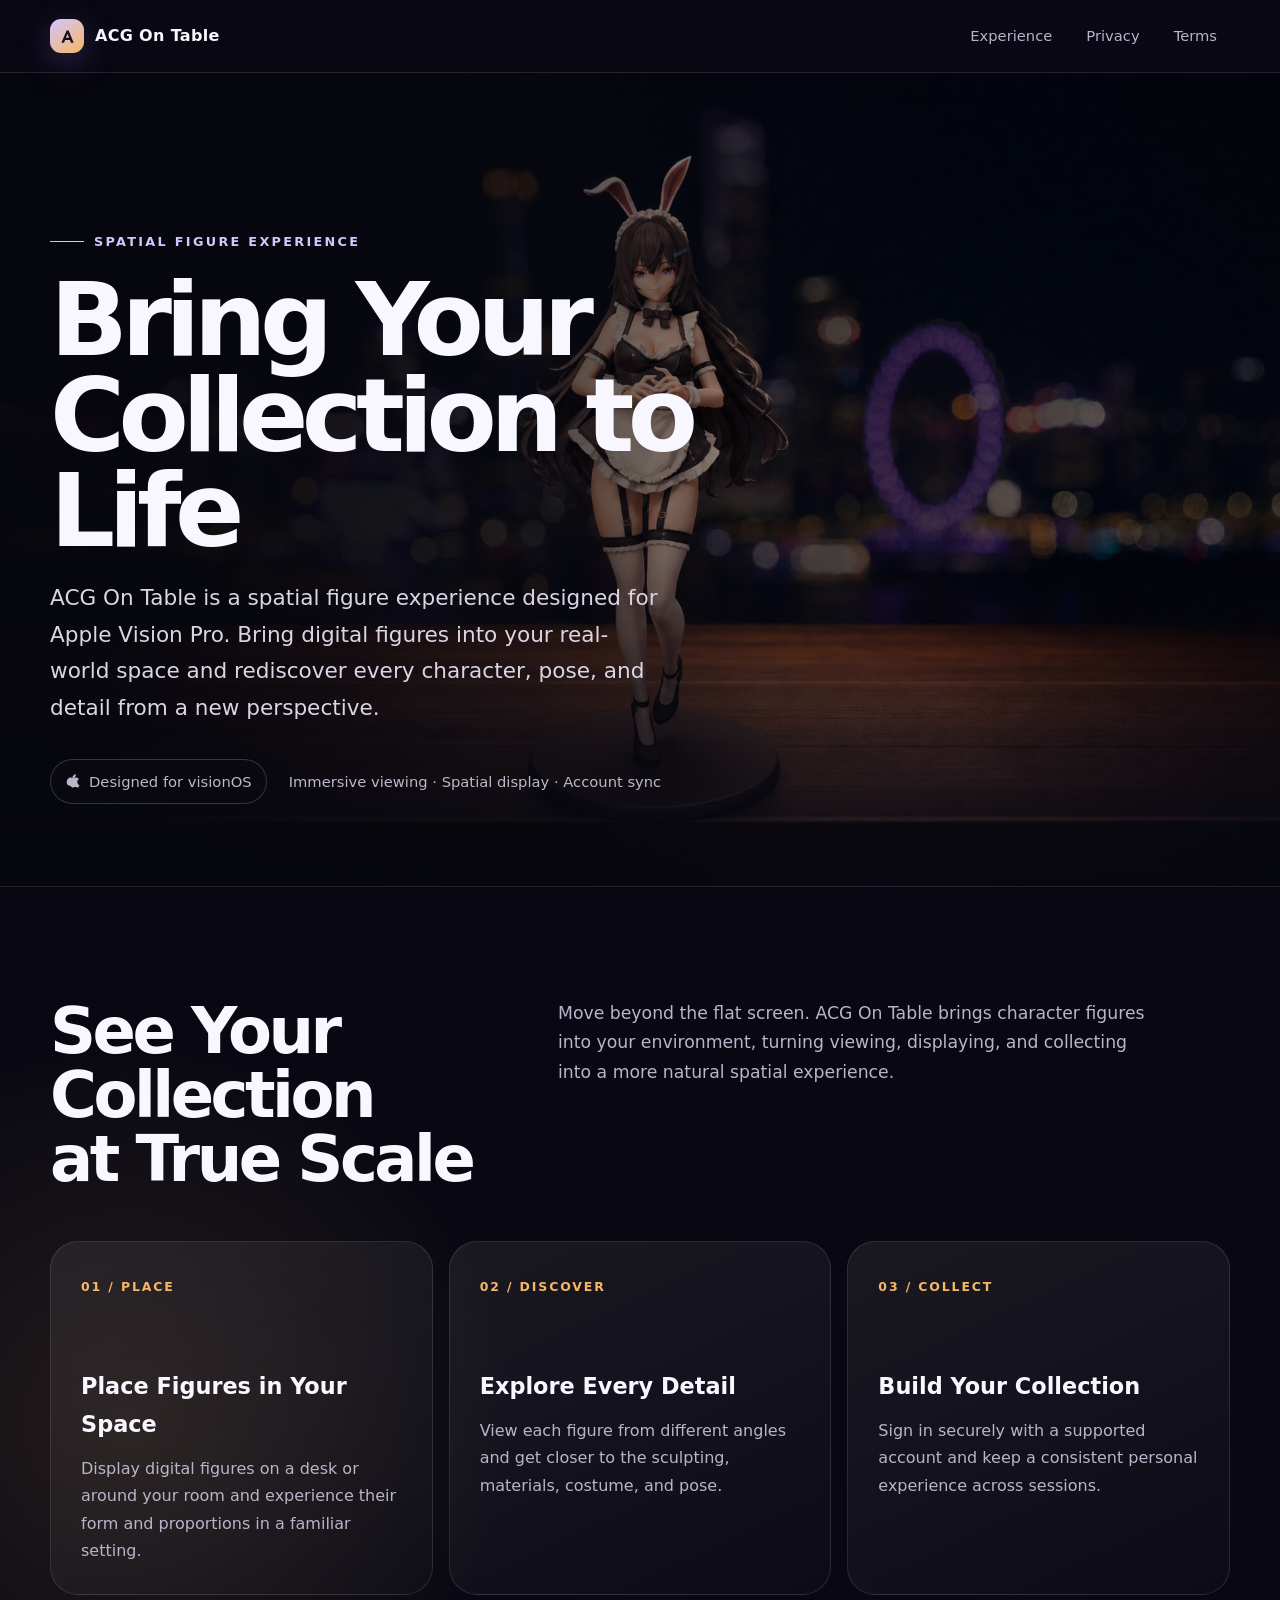
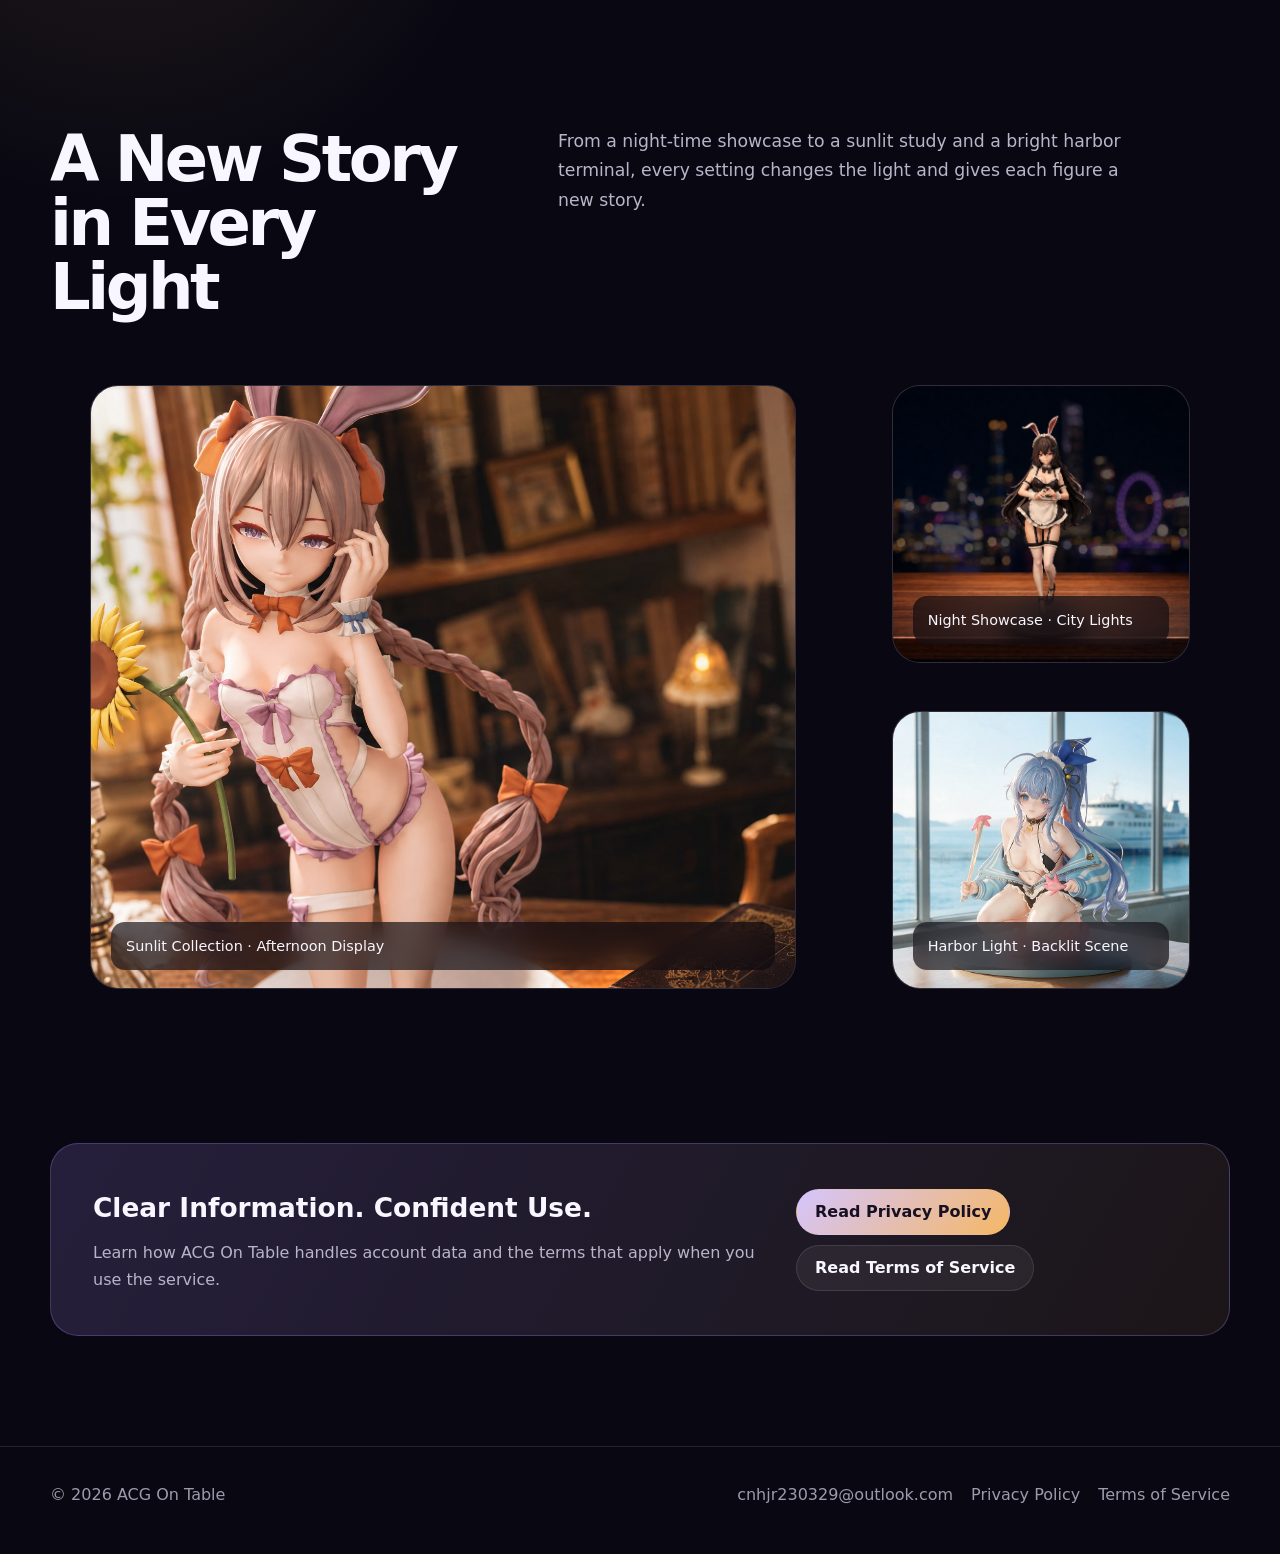
==== acg-on-table-homepage/index.html @ be01fe7f "Add files via upload" ====
<!doctype html>
<html lang="en">
<head>
  <meta charset="utf-8">
  <meta name="viewport" content="width=device-width, initial-scale=1">
  <title>ACG On Table — Bring Your Collection Into Your Space</title>
  <meta name="description" content="ACG On Table is a spatial figure experience for Apple Vision Pro, bringing digital collectibles naturally into your real-world space.">
  <meta name="theme-color" content="#090812">
  <link rel="icon" type="image/svg+xml" href="data:image/svg+xml,%3Csvg xmlns='http://www.w3.org/2000/svg' viewBox='0 0 32 32'%3E%3Crect width='32' height='32' rx='9' fill='%23bda7ff'/%3E%3Cpath d='M8 23 14.6 8h3L24 23h-4l-1.2-3.3h-6.1L11.4 23H8Zm6-6.8h3.5l-1.7-4.7-1.8 4.7Z' fill='%23120d1d'/%3E%3C/svg%3E">
  <link rel="stylesheet" href="styles.css">
</head>
<body>
  <header class="site-header">
    <nav class="nav shell" aria-label="Main navigation">
      <a class="brand" href="index.html" aria-label="ACG On Table home">
        <span class="brand-mark" aria-hidden="true"><svg viewBox="0 0 24 24" fill="none"><path d="m5 19 6-14h2.3L19 19h-3l-1.2-3H9.2L8 19H5Zm5.2-5.6h3.6L12 8.9l-1.8 4.5Z" fill="currentColor"/></svg></span>
        <span>ACG On Table</span>
      </a>
      <div class="nav-links"><a href="#experience">Experience</a><a href="privacy.html">Privacy</a><a href="terms.html">Terms</a></div>
    </nav>
  </header>
  <main>
    <section class="hero" aria-labelledby="hero-title">
      <div class="hero-media" aria-hidden="true"></div>
      <div class="hero-content shell">
        <div class="eyebrow">Spatial Figure Experience</div>
        <h1 id="hero-title">Bring Your<br>Collection to Life</h1>
        <p class="hero-lead">ACG On Table is a spatial figure experience designed for Apple Vision Pro. Bring digital figures into your real-world space and rediscover every character, pose, and detail from a new perspective.</p>
        <div class="hero-note"><span class="platform-pill"><svg viewBox="0 0 24 24" fill="none" aria-hidden="true"><path d="M7.2 19c-2.8 0-4.7-2.1-4.7-5.1 0-3.8 2.4-7.1 5.6-7.1 1.7 0 2.8 1 3.9 1s2.4-1.2 4.4-1.2c.8 0 3.1.2 4.7 2.5-3.9 2.1-3.3 7.7.7 9.2-.7 1.8-1.6 3.5-3 3.5-1.2 0-1.8-.8-3.5-.8s-2.4.8-3.7.8c-1.4 0-2.5-1.4-3.4-2.8ZM16.3 2c.2 1.7-.4 3.3-1.3 4.3-1 1-2.4 1.7-3.8 1.6-.2-1.6.5-3.2 1.4-4.2C13.6 2.7 15 2 16.3 2Z" fill="currentColor"/></svg>Designed for visionOS</span><span>Immersive viewing · Spatial display · Account sync</span></div>
      </div>
    </section>
    <section class="section shell" id="experience">
      <div class="section-heading"><h2>See Your Collection<br>at True Scale</h2><p>Move beyond the flat screen. ACG On Table brings character figures into your environment, turning viewing, displaying, and collecting into a more natural spatial experience.</p></div>
      <div class="feature-grid">
        <article class="feature-card"><span class="feature-no">01 / PLACE</span><h3>Place Figures in Your Space</h3><p>Display digital figures on a desk or around your room and experience their form and proportions in a familiar setting.</p></article>
        <article class="feature-card"><span class="feature-no">02 / DISCOVER</span><h3>Explore Every Detail</h3><p>View each figure from different angles and get closer to the sculpting, materials, costume, and pose.</p></article>
        <article class="feature-card"><span class="feature-no">03 / COLLECT</span><h3>Build Your Collection</h3><p>Sign in securely with a supported account and keep a consistent personal experience across sessions.</p></article>
      </div>
    </section>
    <section class="section gallery shell" aria-labelledby="gallery-title">
      <div class="section-heading"><h2 id="gallery-title">A New Story<br>in Every Light</h2><p>From a night-time showcase to a sunlit study and a bright harbor terminal, every setting changes the light and gives each figure a new story.</p></div>
      <div class="gallery-grid">
        <figure class="gallery-item"><img src="assets/gallery-sunroom.jpg" alt="A character figure displayed in a warm, sunlit study" width="2048" height="1152"><figcaption class="gallery-label">Sunlit Collection · Afternoon Display</figcaption></figure>
        <figure class="gallery-item"><img src="assets/hero-night.jpg" alt="A character figure displayed on a table against a city at night" width="2048" height="1152"><figcaption class="gallery-label">Night Showcase · City Lights</figcaption></figure>
        <figure class="gallery-item"><img src="assets/gallery-harbor.jpg" alt="A blue-haired character figure displayed in a bright harbor terminal" width="1424" height="800"><figcaption class="gallery-label">Harbor Light · Backlit Scene</figcaption></figure>
      </div>
    </section>
    <section class="legal-cta shell" aria-labelledby="trust-title"><div class="legal-panel"><div><h2 id="trust-title">Clear Information. Confident Use.</h2><p>Learn how ACG On Table handles account data and the terms that apply when you use the service.</p></div><div class="button-row"><a class="button primary" href="privacy.html">Read Privacy Policy</a><a class="button" href="terms.html">Read Terms of Service</a></div></div></section>
  </main>
  <footer class="site-footer"><div class="footer-inner shell"><span>© 2026 ACG On Table</span><div class="footer-links"><a href="mailto:cnhjr230329@outlook.com">cnhjr230329@outlook.com</a><a href="privacy.html">Privacy Policy</a><a href="terms.html">Terms of Service</a></div></div></footer>
</body>
</html>
---- acg-on-table-homepage/styles.css ----
:root {
  color-scheme: dark;
  --ink: #f8f6ff;
  --muted: #b9b4c9;
  --night: #090812;
  --night-soft: #12101d;
  --panel: rgba(21, 18, 33, 0.84);
  --line: rgba(255, 255, 255, 0.11);
  --violet: #a98bff;
  --violet-bright: #d4c5ff;
  --gold: #f5b765;
  --max: 1180px;
  --radius: 28px;
}

* { box-sizing: border-box; }

html { scroll-behavior: smooth; }

body {
  margin: 0;
  color: var(--ink);
  background:
    radial-gradient(circle at 86% 12%, rgba(122, 82, 210, .22), transparent 28rem),
    radial-gradient(circle at 10% 45%, rgba(245, 183, 101, .11), transparent 24rem),
    var(--night);
  font-family: Inter, ui-sans-serif, system-ui, -apple-system, BlinkMacSystemFont, "Segoe UI", "PingFang SC", "Hiragino Sans GB", "Microsoft YaHei", sans-serif;
  line-height: 1.7;
  -webkit-font-smoothing: antialiased;
}

a { color: inherit; }
img { display: block; max-width: 100%; }

.shell { width: min(var(--max), calc(100% - 40px)); margin: 0 auto; }

.site-header {
  position: sticky;
  top: 0;
  z-index: 20;
  border-bottom: 1px solid var(--line);
  background: rgba(9, 8, 18, .78);
  backdrop-filter: blur(18px);
}

.nav {
  min-height: 72px;
  display: flex;
  align-items: center;
  justify-content: space-between;
  gap: 24px;
}

.brand {
  display: inline-flex;
  align-items: center;
  gap: 11px;
  text-decoration: none;
  font-weight: 800;
  letter-spacing: .02em;
  white-space: nowrap;
}

.brand-mark {
  width: 34px;
  aspect-ratio: 1;
  display: grid;
  place-items: center;
  border-radius: 11px;
  color: #160f24;
  background: linear-gradient(145deg, var(--violet-bright), var(--gold));
  box-shadow: 0 8px 32px rgba(169, 139, 255, .25);
}

.brand-mark svg { width: 21px; height: 21px; }

.nav-links { display: flex; align-items: center; gap: 8px; }
.nav-links a {
  padding: 9px 13px;
  border-radius: 999px;
  color: var(--muted);
  text-decoration: none;
  font-size: .92rem;
  transition: color .2s ease, background .2s ease;
}
.nav-links a:hover,
.nav-links a[aria-current="page"] { color: #fff; background: rgba(255,255,255,.08); }

.hero {
  min-height: 760px;
  display: grid;
  align-items: end;
  position: relative;
  overflow: hidden;
  border-bottom: 1px solid var(--line);
  background: #080812;
}

.hero-media,
.hero-media::before,
.hero-media::after { position: absolute; inset: 0; }
.hero-media {
  background: url("assets/hero-night.jpg") center 48% / cover no-repeat;
  transform: scale(1.015);
}
.hero-media::before {
  content: "";
  background: linear-gradient(90deg, rgba(7, 7, 14, .95) 0%, rgba(7, 7, 14, .7) 42%, rgba(7, 7, 14, .12) 75%), linear-gradient(0deg, #090812 0%, transparent 45%);
}
.hero-media::after {
  content: "";
  background: radial-gradient(circle at 58% 46%, transparent 10%, rgba(5, 5, 12, .12) 44%, rgba(5, 5, 12, .56) 100%);
}

.hero-content { position: relative; z-index: 2; padding: 150px 0 82px; }
.eyebrow {
  display: inline-flex;
  align-items: center;
  gap: 10px;
  margin-bottom: 20px;
  color: var(--violet-bright);
  font-size: .8rem;
  font-weight: 800;
  letter-spacing: .18em;
  text-transform: uppercase;
}
.eyebrow::before { content: ""; width: 34px; height: 1px; background: currentColor; }

h1, h2, h3, p { margin-top: 0; }
h1 {
  max-width: 780px;
  margin-bottom: 22px;
  font-size: clamp(3.35rem, 8vw, 7.7rem);
  line-height: .93;
  letter-spacing: -.065em;
}
.hero-lead {
  max-width: 610px;
  margin-bottom: 32px;
  color: #d9d5e5;
  font-size: clamp(1.08rem, 2vw, 1.35rem);
}

.hero-note { display: flex; align-items: center; flex-wrap: wrap; gap: 12px 22px; color: #bdb7ca; font-size: .92rem; }
.platform-pill {
  display: inline-flex;
  align-items: center;
  gap: 8px;
  padding: 9px 14px;
  border: 1px solid rgba(255,255,255,.18);
  border-radius: 999px;
  background: rgba(12, 11, 20, .46);
  backdrop-filter: blur(10px);
}
.platform-pill svg { width: 16px; height: 16px; }

.section { padding: 112px 0; }
.section-heading { display: grid; grid-template-columns: .8fr 1.2fr; gap: 60px; align-items: start; margin-bottom: 50px; }
.section-heading h2 { margin: 0; font-size: clamp(2.4rem, 5vw, 4.8rem); line-height: 1; letter-spacing: -.055em; }
.section-heading p { max-width: 600px; color: var(--muted); font-size: 1.08rem; }

.feature-grid { display: grid; grid-template-columns: repeat(3, 1fr); gap: 16px; }
.feature-card {
  min-height: 250px;
  padding: 30px;
  border: 1px solid var(--line);
  border-radius: var(--radius);
  background: linear-gradient(155deg, rgba(255,255,255,.07), rgba(255,255,255,.02));
}
.feature-no { color: var(--gold); font-size: .78rem; font-weight: 800; letter-spacing: .15em; }
.feature-card h3 { margin: 68px 0 12px; font-size: 1.4rem; }
.feature-card p { margin: 0; color: var(--muted); }

.gallery { padding-top: 20px; }
.gallery-grid {
  display: grid;
  grid-template-columns: 1.35fr .65fr;
  grid-template-rows: repeat(2, 310px);
  gap: 16px;
}
.gallery-item { position: relative; overflow: hidden; border-radius: var(--radius); border: 1px solid var(--line); background: #16131f; }
.gallery-item:first-child { grid-row: 1 / span 2; }
.gallery-item img { width: 100%; height: 100%; object-fit: cover; transition: transform .65s cubic-bezier(.2,.7,.2,1); }
.gallery-item:first-child img { object-position: center; }
.gallery-item:hover img { transform: scale(1.035); }
.gallery-label { position: absolute; inset: auto 20px 18px; padding: 12px 15px; border-radius: 14px; background: rgba(8,7,15,.64); backdrop-filter: blur(12px); font-size: .9rem; }

.legal-cta { padding: 26px 0 110px; }
.legal-panel {
  display: flex;
  align-items: center;
  justify-content: space-between;
  gap: 32px;
  padding: 42px;
  border-radius: var(--radius);
  border: 1px solid rgba(169, 139, 255, .28);
  background: linear-gradient(120deg, rgba(169,139,255,.18), rgba(245,183,101,.08));
}
.legal-panel h2 { margin-bottom: 8px; font-size: 1.65rem; }
.legal-panel p { margin: 0; color: var(--muted); }
.button-row { display: flex; gap: 10px; flex-wrap: wrap; }
.button { display: inline-flex; align-items: center; justify-content: center; min-height: 46px; padding: 0 18px; border: 1px solid var(--line); border-radius: 999px; text-decoration: none; font-weight: 750; white-space: nowrap; background: rgba(255,255,255,.06); }
.button.primary { color: #171022; border-color: transparent; background: linear-gradient(135deg, var(--violet-bright), var(--gold)); }

.legal-main { padding: 90px 0 120px; }
.legal-layout { display: grid; grid-template-columns: 250px minmax(0, 760px); gap: 64px; align-items: start; justify-content: center; }
.legal-aside { position: sticky; top: 104px; }
.legal-aside .kicker { color: var(--gold); font-size: .78rem; letter-spacing: .16em; font-weight: 800; text-transform: uppercase; }
.legal-aside h1 { margin: 16px 0 18px; font-size: 2.7rem; line-height: 1.05; letter-spacing: -.05em; }
.legal-aside p { color: var(--muted); font-size: .92rem; }
.legal-card { padding: 44px; border: 1px solid var(--line); border-radius: var(--radius); background: var(--panel); box-shadow: 0 28px 70px rgba(0,0,0,.22); }
.legal-card .intro { color: #dad6e5; font-size: 1.08rem; }
.legal-card section { padding: 28px 0; border-top: 1px solid var(--line); }
.legal-card section:first-of-type { margin-top: 30px; }
.legal-card h2 { margin-bottom: 12px; font-size: 1.28rem; }
.legal-card h3 { margin-bottom: 8px; font-size: 1rem; }
.legal-card p, .legal-card li { color: #c4bfd0; }
.legal-card ul { padding-left: 1.2rem; }
.legal-card li + li { margin-top: 7px; }
.legal-card a { color: var(--violet-bright); }
.notice { padding: 16px 18px; border-left: 3px solid var(--gold); border-radius: 0 12px 12px 0; background: rgba(245,183,101,.08); color: #ded8e6; }

.site-footer { padding: 34px 0 46px; border-top: 1px solid var(--line); color: #9f99ad; }
.footer-inner { display: flex; justify-content: space-between; gap: 20px; align-items: center; }
.footer-links { display: flex; gap: 18px; flex-wrap: wrap; }
.footer-links a { text-decoration: none; }
.footer-links a:hover { color: #fff; }

@media (max-width: 860px) {
  .shell { width: min(100% - 28px, var(--max)); }
  .nav { min-height: 66px; }
  .nav-links a:first-child { display: none; }
  .hero { min-height: 710px; }
  .hero-media { background-position: 59% center; }
  .hero-media::before { background: linear-gradient(0deg, #090812 3%, rgba(7,7,14,.74) 52%, rgba(7,7,14,.16) 100%); }
  .hero-content { padding: 360px 0 62px; }
  h1 { max-width: 650px; }
  .section { padding: 80px 0; }
  .section-heading { grid-template-columns: 1fr; gap: 24px; }
  .feature-grid { grid-template-columns: 1fr; }
  .feature-card { min-height: auto; }
  .feature-card h3 { margin-top: 38px; }
  .gallery-grid { grid-template-columns: 1fr; grid-template-rows: 410px 260px 260px; }
  .gallery-item:first-child { grid-row: auto; }
  .legal-panel { align-items: flex-start; flex-direction: column; }
  .legal-layout { grid-template-columns: 1fr; gap: 28px; }
  .legal-aside { position: static; }
}

@media (max-width: 560px) {
  .brand span:last-child { font-size: .92rem; }
  .nav-links { gap: 2px; }
  .nav-links a { padding: 8px 7px; font-size: .76rem; }
  .hero { min-height: 680px; }
  .hero-content { padding-top: 340px; }
  h1 { font-size: 2.75rem; word-break: normal; }
  .gallery-grid { grid-template-rows: 310px 220px 220px; }
  .legal-panel, .legal-card { padding: 26px; }
  .footer-inner { flex-direction: column; align-items: flex-start; }
}

@media (prefers-reduced-motion: reduce) {
  html { scroll-behavior: auto; }
  *, *::before, *::after { animation-duration: .01ms !important; transition-duration: .01ms !important; }
}
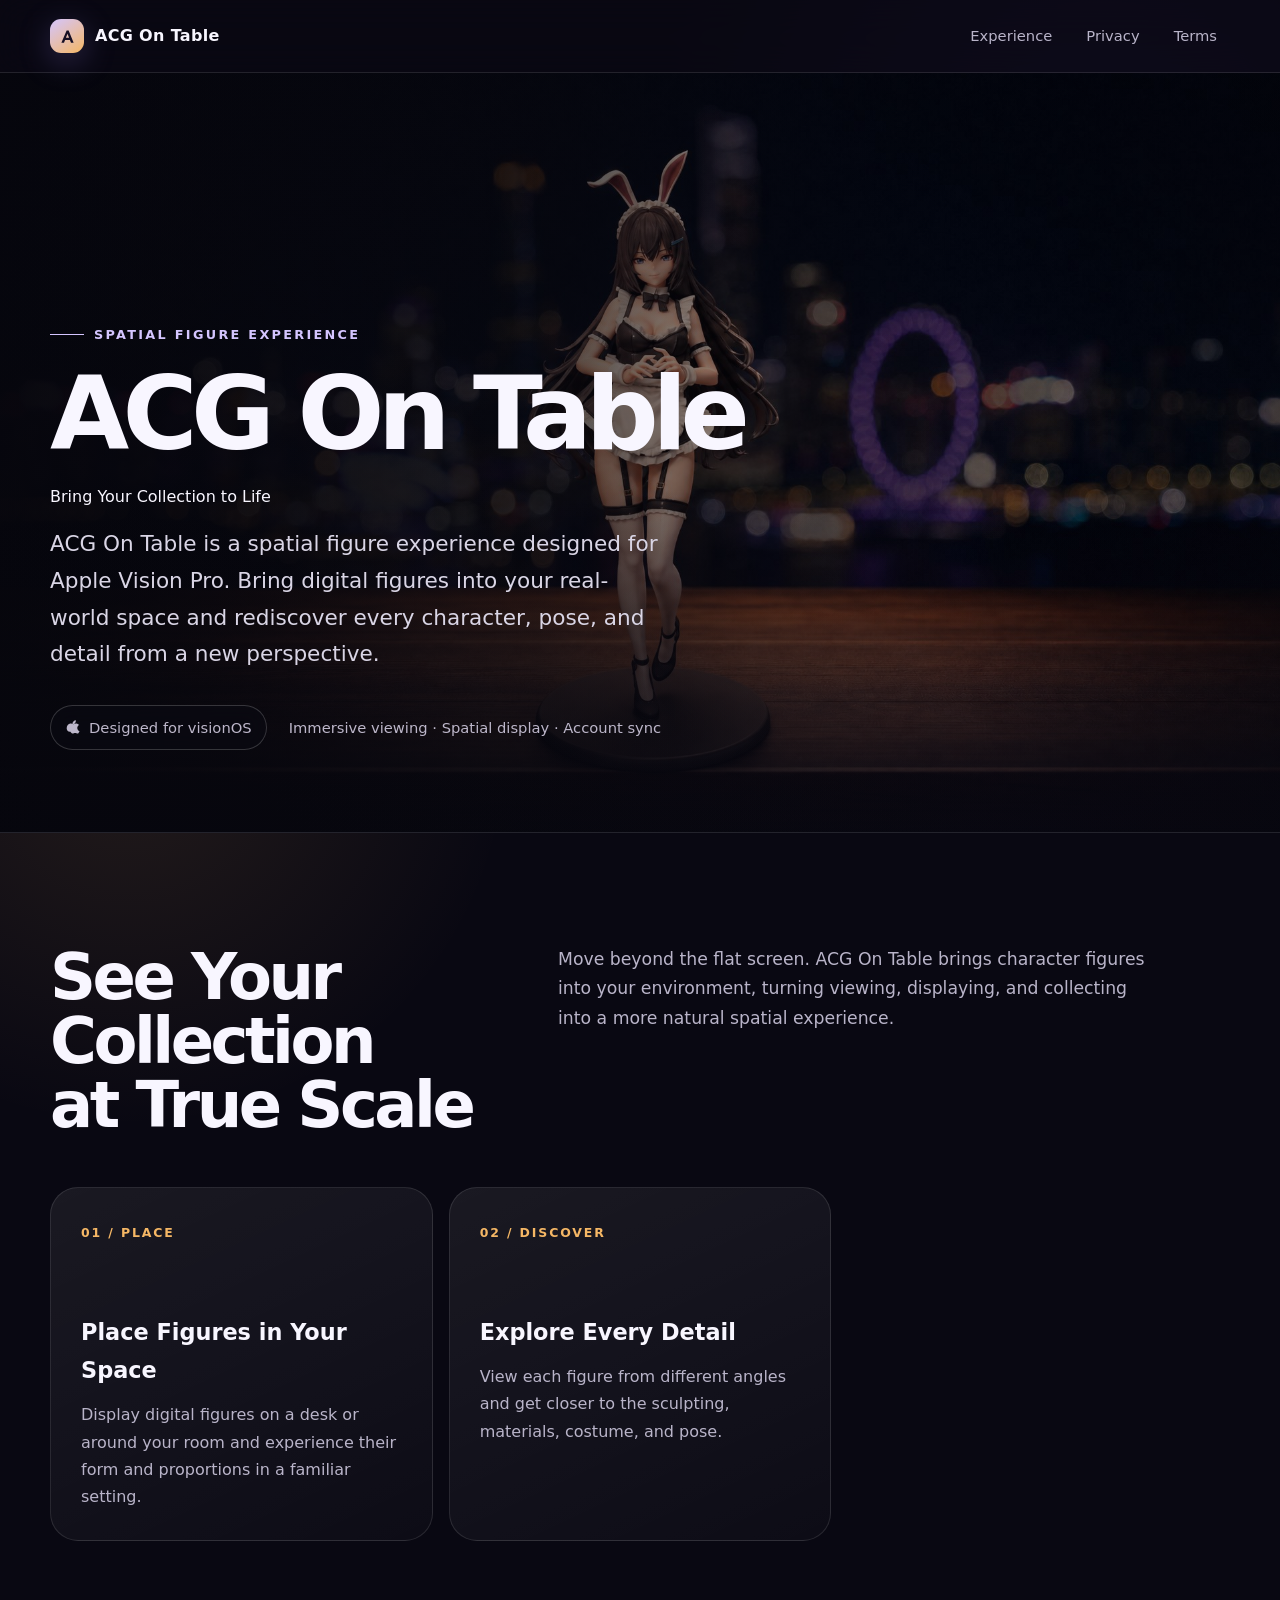
==== commit 2fd8c071: "Make application name visible on homepage" ====
--- a/acg-on-table-homepage/index.html
+++ b/acg-on-table-homepage/index.html
@@ -1,52 +1 @@
-<!doctype html>
-<html lang="en">
-<head>
-  <meta charset="utf-8">
-  <meta name="viewport" content="width=device-width, initial-scale=1">
-  <title>ACG On Table — Bring Your Collection Into Your Space</title>
-  <meta name="description" content="ACG On Table is a spatial figure experience for Apple Vision Pro, bringing digital collectibles naturally into your real-world space.">
-  <meta name="theme-color" content="#090812">
-  <link rel="icon" type="image/svg+xml" href="data:image/svg+xml,%3Csvg xmlns='http://www.w3.org/2000/svg' viewBox='0 0 32 32'%3E%3Crect width='32' height='32' rx='9' fill='%23bda7ff'/%3E%3Cpath d='M8 23 14.6 8h3L24 23h-4l-1.2-3.3h-6.1L11.4 23H8Zm6-6.8h3.5l-1.7-4.7-1.8 4.7Z' fill='%23120d1d'/%3E%3C/svg%3E">
-  <link rel="stylesheet" href="styles.css">
-</head>
-<body>
-  <header class="site-header">
-    <nav class="nav shell" aria-label="Main navigation">
-      <a class="brand" href="index.html" aria-label="ACG On Table home">
-        <span class="brand-mark" aria-hidden="true"><svg viewBox="0 0 24 24" fill="none"><path d="m5 19 6-14h2.3L19 19h-3l-1.2-3H9.2L8 19H5Zm5.2-5.6h3.6L12 8.9l-1.8 4.5Z" fill="currentColor"/></svg></span>
-        <span>ACG On Table</span>
-      </a>
-      <div class="nav-links"><a href="#experience">Experience</a><a href="privacy.html">Privacy</a><a href="terms.html">Terms</a></div>
-    </nav>
-  </header>
-  <main>
-    <section class="hero" aria-labelledby="hero-title">
-      <div class="hero-media" aria-hidden="true"></div>
-      <div class="hero-content shell">
-        <div class="eyebrow">Spatial Figure Experience</div>
-        <h1 id="hero-title">Bring Your<br>Collection to Life</h1>
-        <p class="hero-lead">ACG On Table is a spatial figure experience designed for Apple Vision Pro. Bring digital figures into your real-world space and rediscover every character, pose, and detail from a new perspective.</p>
-        <div class="hero-note"><span class="platform-pill"><svg viewBox="0 0 24 24" fill="none" aria-hidden="true"><path d="M7.2 19c-2.8 0-4.7-2.1-4.7-5.1 0-3.8 2.4-7.1 5.6-7.1 1.7 0 2.8 1 3.9 1s2.4-1.2 4.4-1.2c.8 0 3.1.2 4.7 2.5-3.9 2.1-3.3 7.7.7 9.2-.7 1.8-1.6 3.5-3 3.5-1.2 0-1.8-.8-3.5-.8s-2.4.8-3.7.8c-1.4 0-2.5-1.4-3.4-2.8ZM16.3 2c.2 1.7-.4 3.3-1.3 4.3-1 1-2.4 1.7-3.8 1.6-.2-1.6.5-3.2 1.4-4.2C13.6 2.7 15 2 16.3 2Z" fill="currentColor"/></svg>Designed for visionOS</span><span>Immersive viewing · Spatial display · Account sync</span></div>
-      </div>
-    </section>
-    <section class="section shell" id="experience">
-      <div class="section-heading"><h2>See Your Collection<br>at True Scale</h2><p>Move beyond the flat screen. ACG On Table brings character figures into your environment, turning viewing, displaying, and collecting into a more natural spatial experience.</p></div>
-      <div class="feature-grid">
-        <article class="feature-card"><span class="feature-no">01 / PLACE</span><h3>Place Figures in Your Space</h3><p>Display digital figures on a desk or around your room and experience their form and proportions in a familiar setting.</p></article>
-        <article class="feature-card"><span class="feature-no">02 / DISCOVER</span><h3>Explore Every Detail</h3><p>View each figure from different angles and get closer to the sculpting, materials, costume, and pose.</p></article>
-        <article class="feature-card"><span class="feature-no">03 / COLLECT</span><h3>Build Your Collection</h3><p>Sign in securely with a supported account and keep a consistent personal experience across sessions.</p></article>
-      </div>
-    </section>
-    <section class="section gallery shell" aria-labelledby="gallery-title">
-      <div class="section-heading"><h2 id="gallery-title">A New Story<br>in Every Light</h2><p>From a night-time showcase to a sunlit study and a bright harbor terminal, every setting changes the light and gives each figure a new story.</p></div>
-      <div class="gallery-grid">
-        <figure class="gallery-item"><img src="assets/gallery-sunroom.jpg" alt="A character figure displayed in a warm, sunlit study" width="2048" height="1152"><figcaption class="gallery-label">Sunlit Collection · Afternoon Display</figcaption></figure>
-        <figure class="gallery-item"><img src="assets/hero-night.jpg" alt="A character figure displayed on a table against a city at night" width="2048" height="1152"><figcaption class="gallery-label">Night Showcase · City Lights</figcaption></figure>
-        <figure class="gallery-item"><img src="assets/gallery-harbor.jpg" alt="A blue-haired character figure displayed in a bright harbor terminal" width="1424" height="800"><figcaption class="gallery-label">Harbor Light · Backlit Scene</figcaption></figure>
-      </div>
-    </section>
-    <section class="legal-cta shell" aria-labelledby="trust-title"><div class="legal-panel"><div><h2 id="trust-title">Clear Information. Confident Use.</h2><p>Learn how ACG On Table handles account data and the terms that apply when you use the service.</p></div><div class="button-row"><a class="button primary" href="privacy.html">Read Privacy Policy</a><a class="button" href="terms.html">Read Terms of Service</a></div></div></section>
-  </main>
-  <footer class="site-footer"><div class="footer-inner shell"><span>© 2026 ACG On Table</span><div class="footer-links"><a href="mailto:cnhjr230329@outlook.com">cnhjr230329@outlook.com</a><a href="privacy.html">Privacy Policy</a><a href="terms.html">Terms of Service</a></div></div></footer>
-</body>
-</html>
+<!doctype html><html lang="en"><head>  <meta charset="utf-8">  <meta name="viewport" content="width=device-width, initial-scale=1">  <title>ACG On Table — Bring Your Collection Into Your Space</title>  <meta name="description" content="ACG On Table is a spatial figure experience for Apple Vision Pro, bringing digital collectibles naturally into your real-world space.">  <meta name="theme-color" content="#090812">  <link rel="icon" type="image/svg+xml" href="data:image/svg+xml,%3Csvg xmlns='http://www.w3.org/2000/svg' viewBox='0 0 32 32'%3E%3Crect width='32' height='32' rx='9' fill='%23bda7ff'/%3E%3Cpath d='M8 23 14.6 8h3L24 23h-4l-1.2-3.3h-6.1L11.4 23H8Zm6-6.8h3.5l-1.7-4.7-1.8 4.7Z' fill='%23120d1d'/%3E%3C/svg%3E">  <link rel="stylesheet" href="styles.css"></head><body>  <header class="site-header">    <nav class="nav shell" aria-label="Main navigation">      <a class="brand" href="index.html" aria-label="ACG On Table home">        <span class="brand-mark" aria-hidden="true"><svg viewBox="0 0 24 24" fill="none"><path d="m5 19 6-14h2.3L19 19h-3l-1.2-3H9.2L8 19H5Zm5.2-5.6h3.6L12 8.9l-1.8 4.5Z" fill="currentColor"/></svg></span>        <span>ACG On Table</span>      </a>      <div class="nav-links"><a href="#experience">Experience</a><a href="privacy.html">Privacy</a><a href="terms.html">Terms</a></div>    </nav>  </header>  <main>    <section class="hero" aria-labelledby="hero-title">      <div class="hero-media" aria-hidden="true"></div>      <div class="hero-content shell">        <div class="eyebrow">Spatial Figure Experience</div>        <h1 id="hero-title">ACG On Table</h1><p class="hero-tagline">Bring Your Collection to Life</p>        <p class="hero-lead">ACG On Table is a spatial figure experience designed for Apple Vision Pro. Bring digital figures into your real-world space and rediscover every character, pose, and detail from a new perspective.</p>        <div class="hero-note"><span class="platform-pill"><svg viewBox="0 0 24 24" fill="none" aria-hidden="true"><path d="M7.2 19c-2.8 0-4.7-2.1-4.7-5.1 0-3.8 2.4-7.1 5.6-7.1 1.7 0 2.8 1 3.9 1s2.4-1.2 4.4-1.2c.8 0 3.1.2 4.7 2.5-3.9 2.1-3.3 7.7.7 9.2-.7 1.8-1.6 3.5-3 3.5-1.2 0-1.8-.8-3.5-.8s-2.4.8-3.7.8c-1.4 0-2.5-1.4-3.4-2.8ZM16.3 2c.2 1.7-.4 3.3-1.3 4.3-1 1-2.4 1.7-3.8 1.6-.2-1.6.5-3.2 1.4-4.2C13.6 2.7 15 2 16.3 2Z" fill="currentColor"/></svg>Designed for visionOS</span><span>Immersive viewing · Spatial display · Account sync</span></div>      </div>    </section>    <section class="section shell" id="experience">      <div class="section-heading"><h2>See Your Collection<br>at True Scale</h2><p>Move beyond the flat screen. ACG On Table brings character figures into your environment, turning viewing, displaying, and collecting into a more natural spatial experience.</p></div>      <div class="feature-grid">        <article class="feature-card"><span class="feature-no">01 / PLACE</span><h3>Place Figures in Your Space</h3><p>Display digital figures on a desk or around your room and experience their form and proportions in a familiar setting.</p></article>        <article class="feature-card"><span class="feature-no">02 / DISCOVER</span><h3>Explore Every Detail</h3><p>View each figure from different angles and get closer to the sculpting, materials, costume, and pose.</p></article>
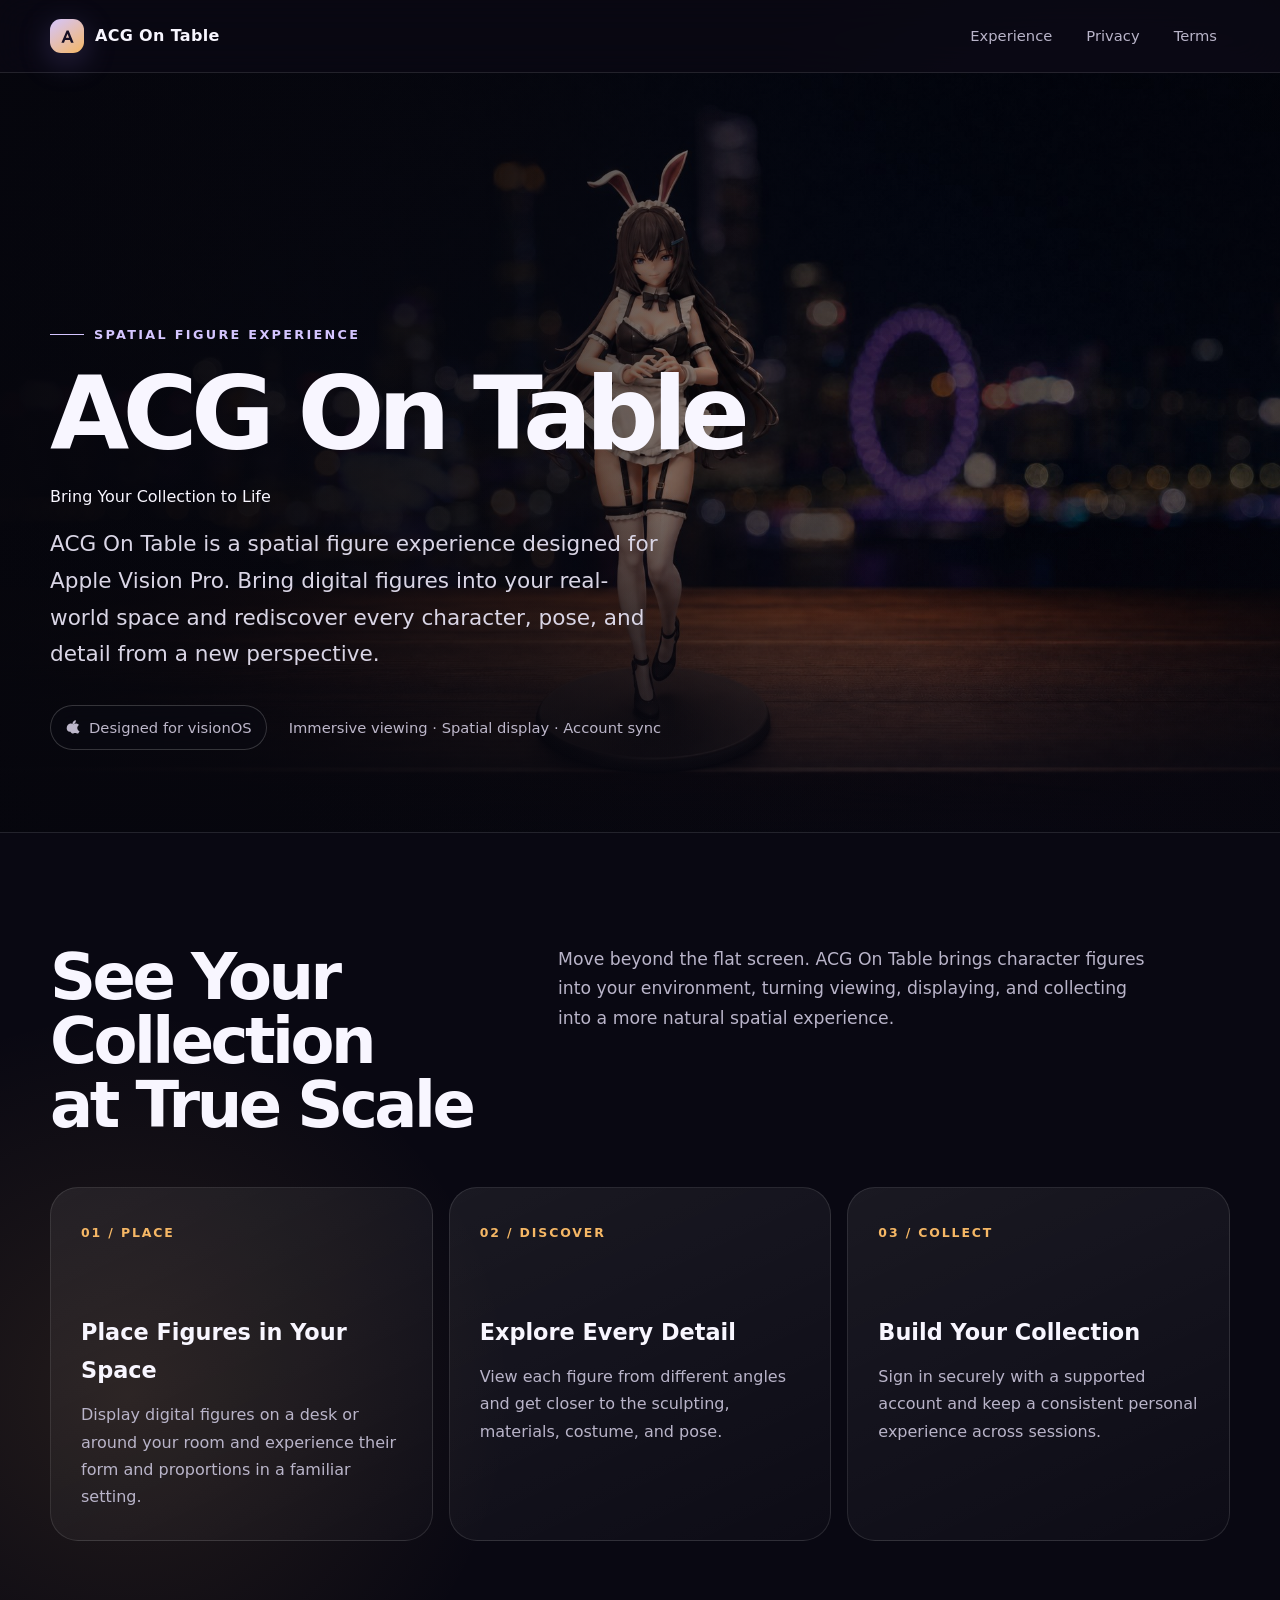
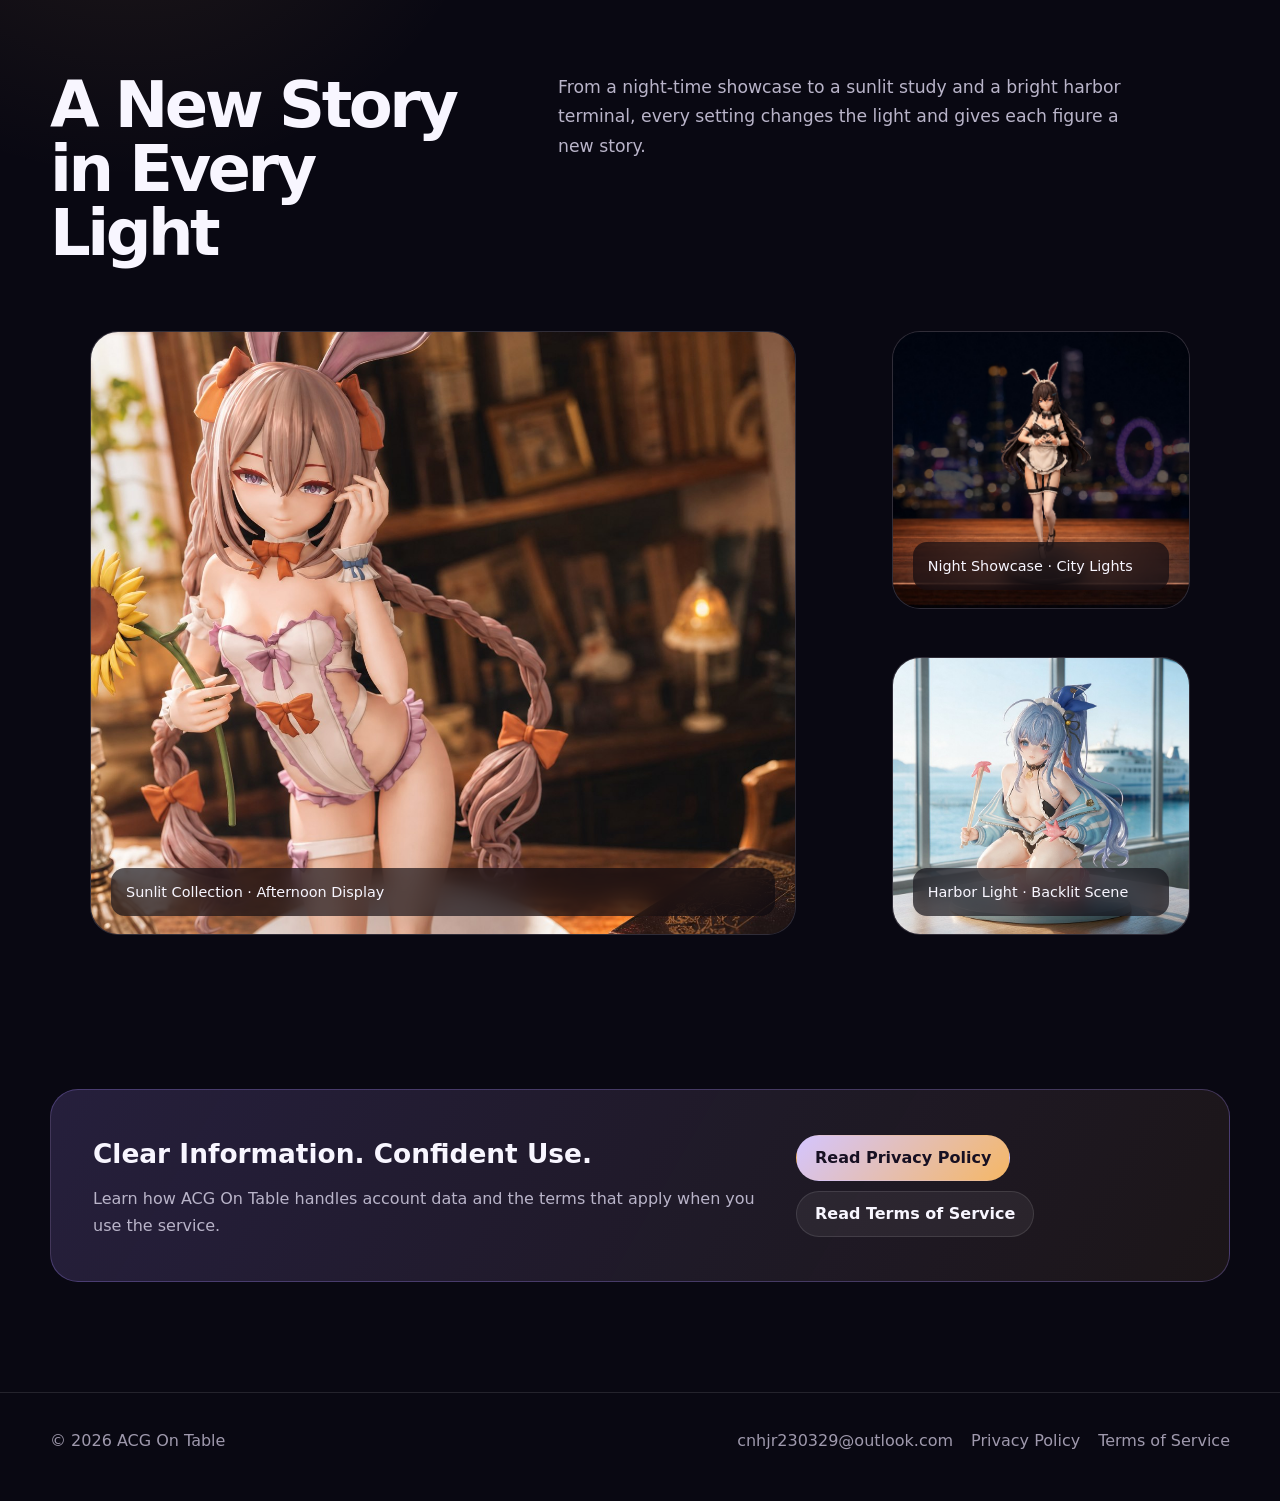
==== commit 8ff07cd6: "Restore complete homepage and show application name Updated the HTML structure to enhance the layout" ====
--- a/acg-on-table-homepage/index.html
+++ b/acg-on-table-homepage/index.html
@@ -1 +1,53 @@
-<!doctype html><html lang="en"><head>  <meta charset="utf-8">  <meta name="viewport" content="width=device-width, initial-scale=1">  <title>ACG On Table — Bring Your Collection Into Your Space</title>  <meta name="description" content="ACG On Table is a spatial figure experience for Apple Vision Pro, bringing digital collectibles naturally into your real-world space.">  <meta name="theme-color" content="#090812">  <link rel="icon" type="image/svg+xml" href="data:image/svg+xml,%3Csvg xmlns='http://www.w3.org/2000/svg' viewBox='0 0 32 32'%3E%3Crect width='32' height='32' rx='9' fill='%23bda7ff'/%3E%3Cpath d='M8 23 14.6 8h3L24 23h-4l-1.2-3.3h-6.1L11.4 23H8Zm6-6.8h3.5l-1.7-4.7-1.8 4.7Z' fill='%23120d1d'/%3E%3C/svg%3E">  <link rel="stylesheet" href="styles.css"></head><body>  <header class="site-header">    <nav class="nav shell" aria-label="Main navigation">      <a class="brand" href="index.html" aria-label="ACG On Table home">        <span class="brand-mark" aria-hidden="true"><svg viewBox="0 0 24 24" fill="none"><path d="m5 19 6-14h2.3L19 19h-3l-1.2-3H9.2L8 19H5Zm5.2-5.6h3.6L12 8.9l-1.8 4.5Z" fill="currentColor"/></svg></span>        <span>ACG On Table</span>      </a>      <div class="nav-links"><a href="#experience">Experience</a><a href="privacy.html">Privacy</a><a href="terms.html">Terms</a></div>    </nav>  </header>  <main>    <section class="hero" aria-labelledby="hero-title">      <div class="hero-media" aria-hidden="true"></div>      <div class="hero-content shell">        <div class="eyebrow">Spatial Figure Experience</div>        <h1 id="hero-title">ACG On Table</h1><p class="hero-tagline">Bring Your Collection to Life</p>        <p class="hero-lead">ACG On Table is a spatial figure experience designed for Apple Vision Pro. Bring digital figures into your real-world space and rediscover every character, pose, and detail from a new perspective.</p>        <div class="hero-note"><span class="platform-pill"><svg viewBox="0 0 24 24" fill="none" aria-hidden="true"><path d="M7.2 19c-2.8 0-4.7-2.1-4.7-5.1 0-3.8 2.4-7.1 5.6-7.1 1.7 0 2.8 1 3.9 1s2.4-1.2 4.4-1.2c.8 0 3.1.2 4.7 2.5-3.9 2.1-3.3 7.7.7 9.2-.7 1.8-1.6 3.5-3 3.5-1.2 0-1.8-.8-3.5-.8s-2.4.8-3.7.8c-1.4 0-2.5-1.4-3.4-2.8ZM16.3 2c.2 1.7-.4 3.3-1.3 4.3-1 1-2.4 1.7-3.8 1.6-.2-1.6.5-3.2 1.4-4.2C13.6 2.7 15 2 16.3 2Z" fill="currentColor"/></svg>Designed for visionOS</span><span>Immersive viewing · Spatial display · Account sync</span></div>      </div>    </section>    <section class="section shell" id="experience">      <div class="section-heading"><h2>See Your Collection<br>at True Scale</h2><p>Move beyond the flat screen. ACG On Table brings character figures into your environment, turning viewing, displaying, and collecting into a more natural spatial experience.</p></div>      <div class="feature-grid">        <article class="feature-card"><span class="feature-no">01 / PLACE</span><h3>Place Figures in Your Space</h3><p>Display digital figures on a desk or around your room and experience their form and proportions in a familiar setting.</p></article>        <article class="feature-card"><span class="feature-no">02 / DISCOVER</span><h3>Explore Every Detail</h3><p>View each figure from different angles and get closer to the sculpting, materials, costume, and pose.</p></article>
+<!doctype html>
+<html lang="en">
+<head>
+  <meta charset="utf-8">
+  <meta name="viewport" content="width=device-width, initial-scale=1">
+  <title>ACG On Table — Bring Your Collection Into Your Space</title>
+  <meta name="description" content="ACG On Table is a spatial figure experience for Apple Vision Pro, bringing digital collectibles naturally into your real-world space.">
+  <meta name="theme-color" content="#090812">
+  <link rel="icon" type="image/svg+xml" href="data:image/svg+xml,%3Csvg xmlns='http://www.w3.org/2000/svg' viewBox='0 0 32 32'%3E%3Crect width='32' height='32' rx='9' fill='%23bda7ff'/%3E%3Cpath d='M8 23 14.6 8h3L24 23h-4l-1.2-3.3h-6.1L11.4 23H8Zm6-6.8h3.5l-1.7-4.7-1.8 4.7Z' fill='%23120d1d'/%3E%3C/svg%3E">
+  <link rel="stylesheet" href="styles.css">
+</head>
+<body>
+  <header class="site-header">
+    <nav class="nav shell" aria-label="Main navigation">
+      <a class="brand" href="index.html" aria-label="ACG On Table home">
+        <span class="brand-mark" aria-hidden="true"><svg viewBox="0 0 24 24" fill="none"><path d="m5 19 6-14h2.3L19 19h-3l-1.2-3H9.2L8 19H5Zm5.2-5.6h3.6L12 8.9l-1.8 4.5Z" fill="currentColor"/></svg></span>
+        <span>ACG On Table</span>
+      </a>
+      <div class="nav-links"><a href="#experience">Experience</a><a href="privacy.html">Privacy</a><a href="terms.html">Terms</a></div>
+    </nav>
+  </header>
+  <main>
+    <section class="hero" aria-labelledby="hero-title">
+      <div class="hero-media" aria-hidden="true"></div>
+      <div class="hero-content shell">
+        <div class="eyebrow">Spatial Figure Experience</div>
+        <h1 id="hero-title">ACG On Table</h1>
+        <p class="hero-tagline">Bring Your Collection to Life</p>
+        <p class="hero-lead">ACG On Table is a spatial figure experience designed for Apple Vision Pro. Bring digital figures into your real-world space and rediscover every character, pose, and detail from a new perspective.</p>
+        <div class="hero-note"><span class="platform-pill"><svg viewBox="0 0 24 24" fill="none" aria-hidden="true"><path d="M7.2 19c-2.8 0-4.7-2.1-4.7-5.1 0-3.8 2.4-7.1 5.6-7.1 1.7 0 2.8 1 3.9 1s2.4-1.2 4.4-1.2c.8 0 3.1.2 4.7 2.5-3.9 2.1-3.3 7.7.7 9.2-.7 1.8-1.6 3.5-3 3.5-1.2 0-1.8-.8-3.5-.8s-2.4.8-3.7.8c-1.4 0-2.5-1.4-3.4-2.8ZM16.3 2c.2 1.7-.4 3.3-1.3 4.3-1 1-2.4 1.7-3.8 1.6-.2-1.6.5-3.2 1.4-4.2C13.6 2.7 15 2 16.3 2Z" fill="currentColor"/></svg>Designed for visionOS</span><span>Immersive viewing · Spatial display · Account sync</span></div>
+      </div>
+    </section>
+    <section class="section shell" id="experience">
+      <div class="section-heading"><h2>See Your Collection<br>at True Scale</h2><p>Move beyond the flat screen. ACG On Table brings character figures into your environment, turning viewing, displaying, and collecting into a more natural spatial experience.</p></div>
+      <div class="feature-grid">
+        <article class="feature-card"><span class="feature-no">01 / PLACE</span><h3>Place Figures in Your Space</h3><p>Display digital figures on a desk or around your room and experience their form and proportions in a familiar setting.</p></article>
+        <article class="feature-card"><span class="feature-no">02 / DISCOVER</span><h3>Explore Every Detail</h3><p>View each figure from different angles and get closer to the sculpting, materials, costume, and pose.</p></article>
+        <article class="feature-card"><span class="feature-no">03 / COLLECT</span><h3>Build Your Collection</h3><p>Sign in securely with a supported account and keep a consistent personal experience across sessions.</p></article>
+      </div>
+    </section>
+    <section class="section gallery shell" aria-labelledby="gallery-title">
+      <div class="section-heading"><h2 id="gallery-title">A New Story<br>in Every Light</h2><p>From a night-time showcase to a sunlit study and a bright harbor terminal, every setting changes the light and gives each figure a new story.</p></div>
+      <div class="gallery-grid">
+        <figure class="gallery-item"><img src="assets/gallery-sunroom.jpg" alt="A character figure displayed in a warm, sunlit study" width="2048" height="1152"><figcaption class="gallery-label">Sunlit Collection · Afternoon Display</figcaption></figure>
+        <figure class="gallery-item"><img src="assets/hero-night.jpg" alt="A character figure displayed on a table against a city at night" width="2048" height="1152"><figcaption class="gallery-label">Night Showcase · City Lights</figcaption></figure>
+        <figure class="gallery-item"><img src="assets/gallery-harbor.jpg" alt="A blue-haired character figure displayed in a bright harbor terminal" width="1424" height="800"><figcaption class="gallery-label">Harbor Light · Backlit Scene</figcaption></figure>
+      </div>
+    </section>
+    <section class="legal-cta shell" aria-labelledby="trust-title"><div class="legal-panel"><div><h2 id="trust-title">Clear Information. Confident Use.</h2><p>Learn how ACG On Table handles account data and the terms that apply when you use the service.</p></div><div class="button-row"><a class="button primary" href="privacy.html">Read Privacy Policy</a><a class="button" href="terms.html">Read Terms of Service</a></div></div></section>
+  </main>
+  <footer class="site-footer"><div class="footer-inner shell"><span>© 2026 ACG On Table</span><div class="footer-links"><a href="mailto:cnhjr230329@outlook.com">cnhjr230329@outlook.com</a><a href="privacy.html">Privacy Policy</a><a href="terms.html">Terms of Service</a></div></div></footer>
+</body>
+</html>
